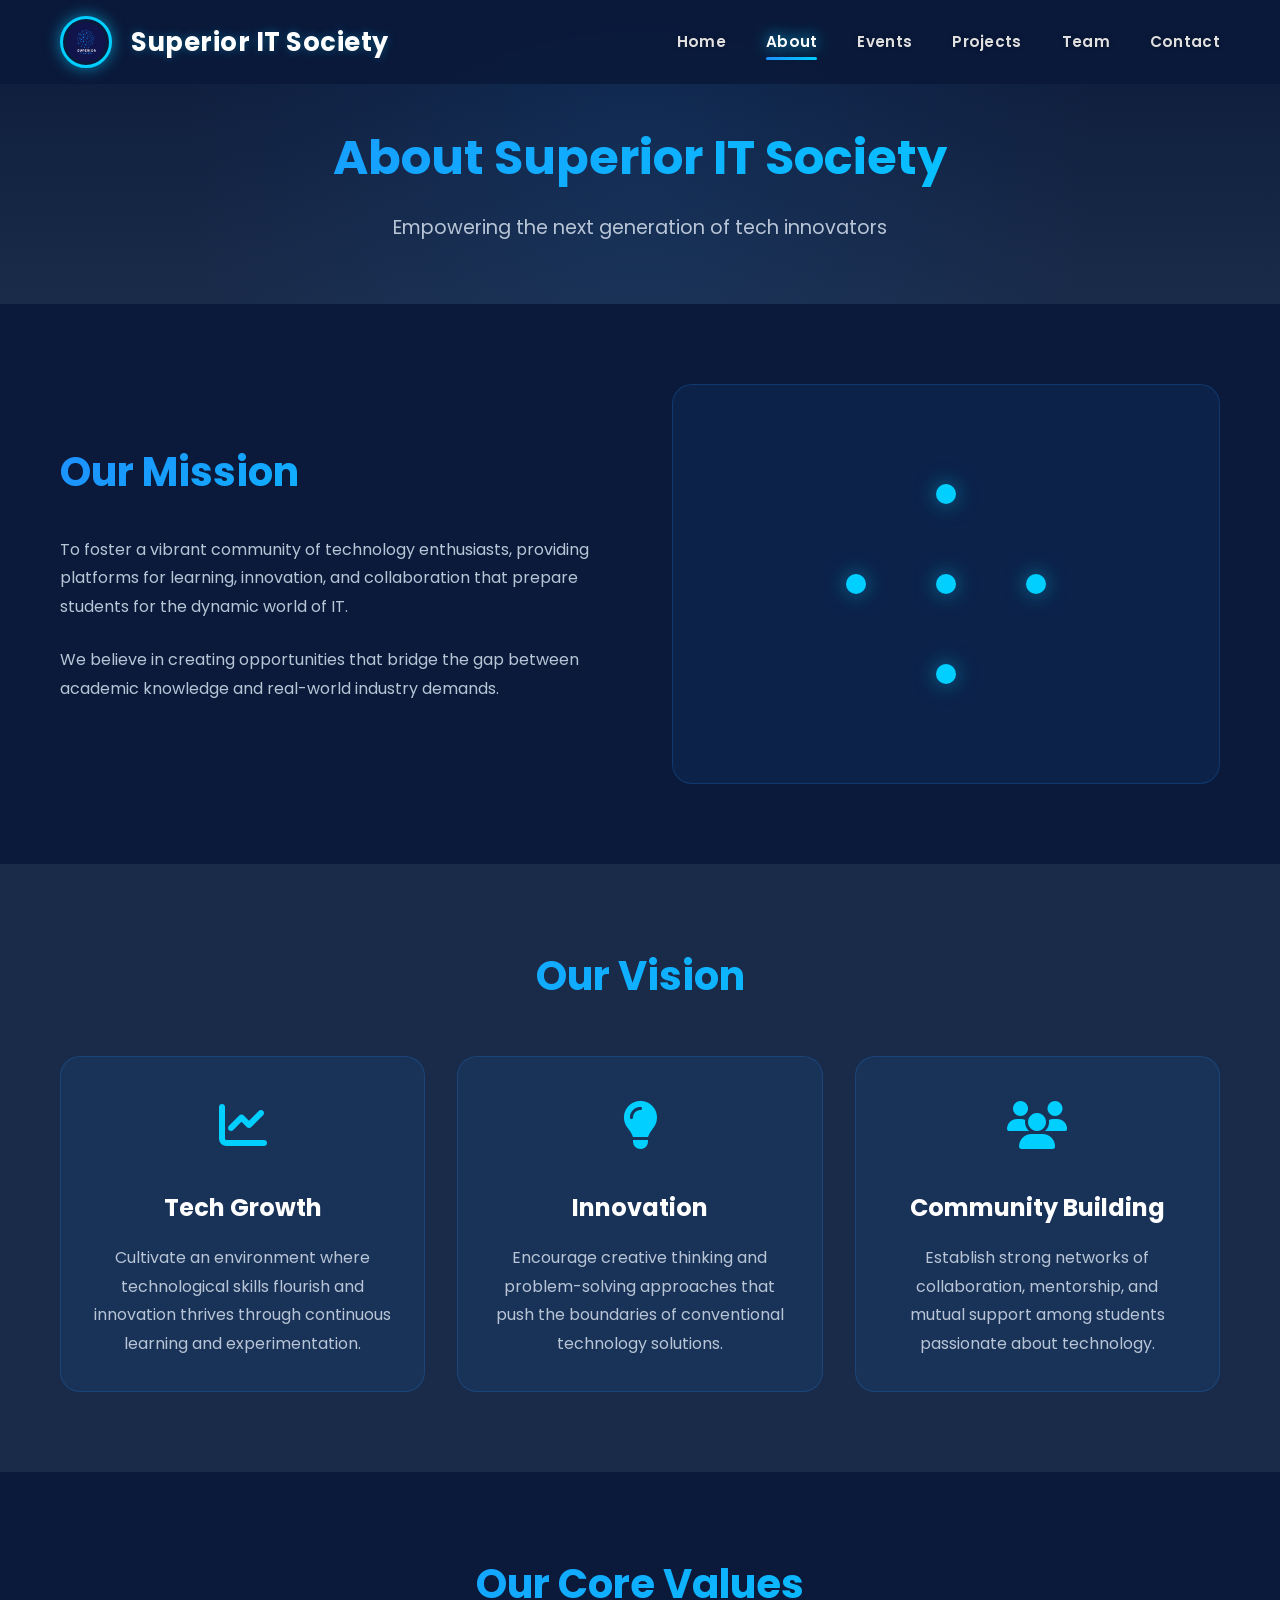
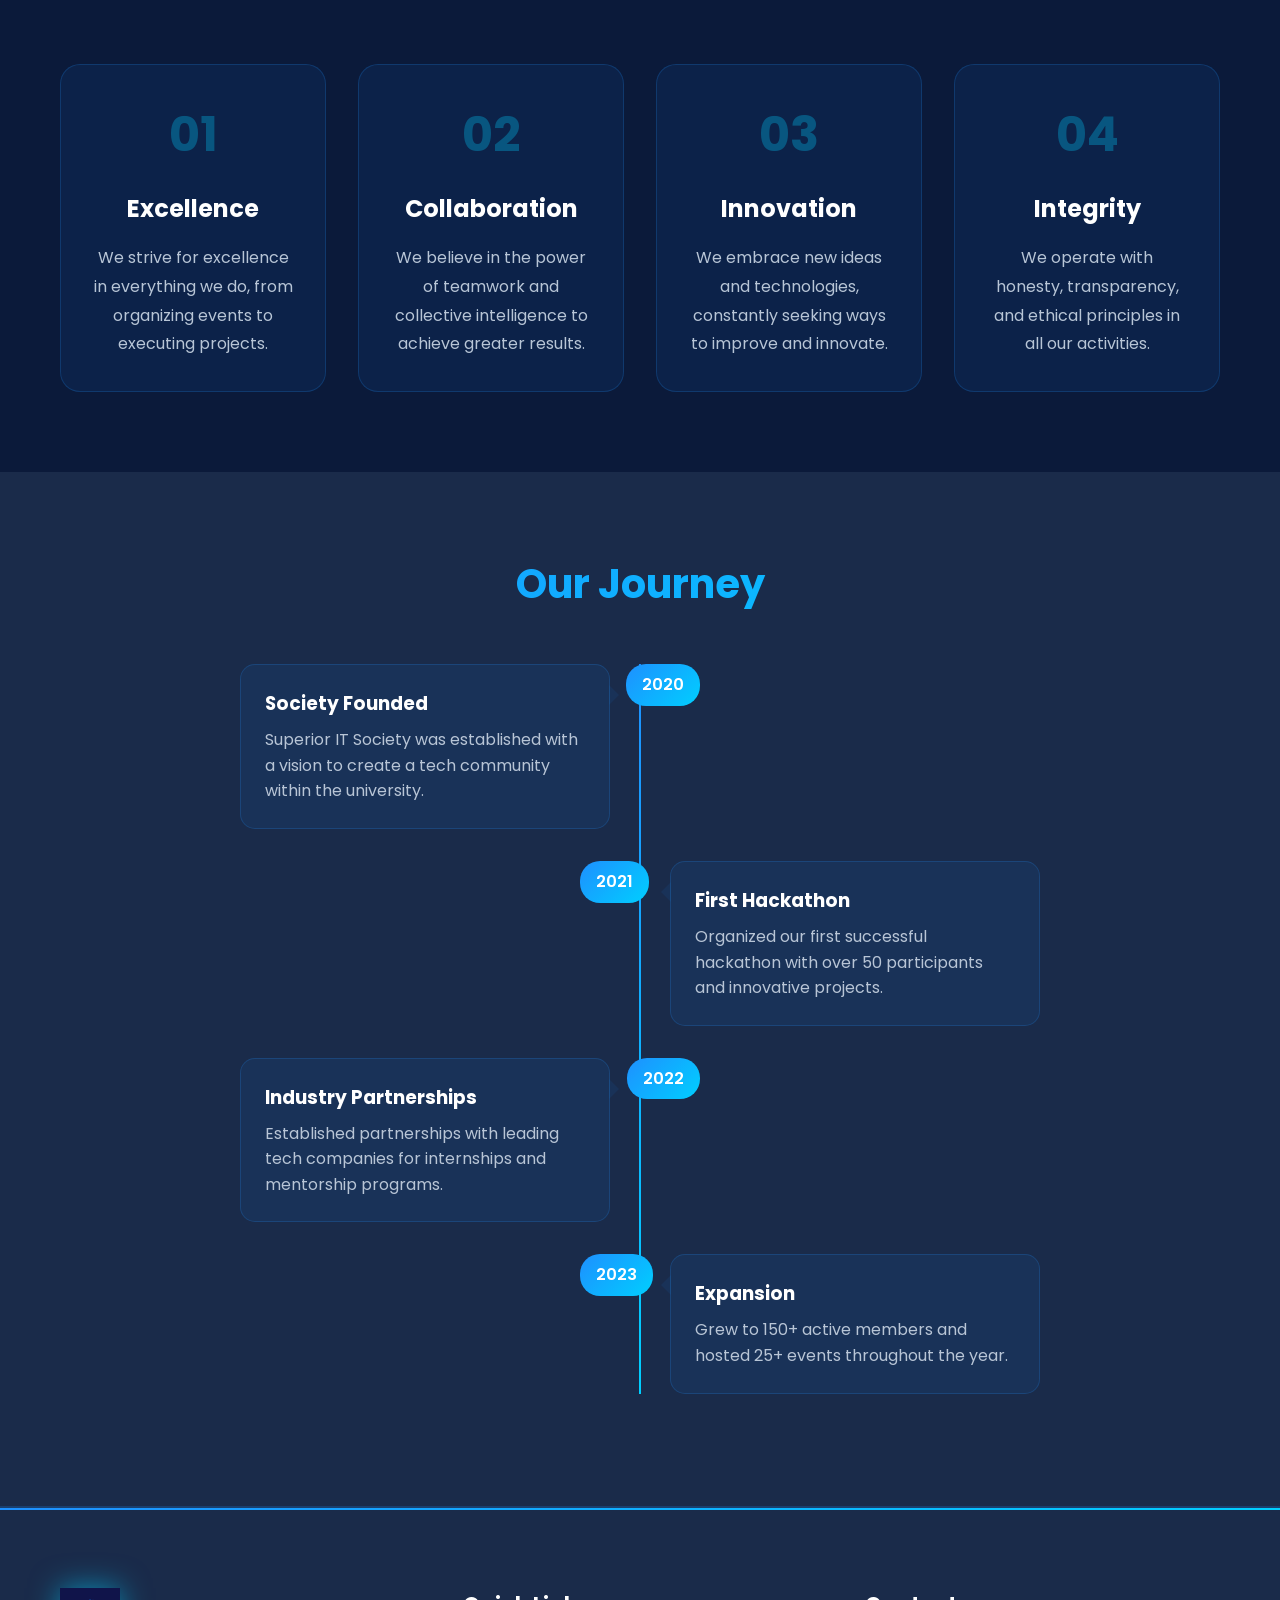
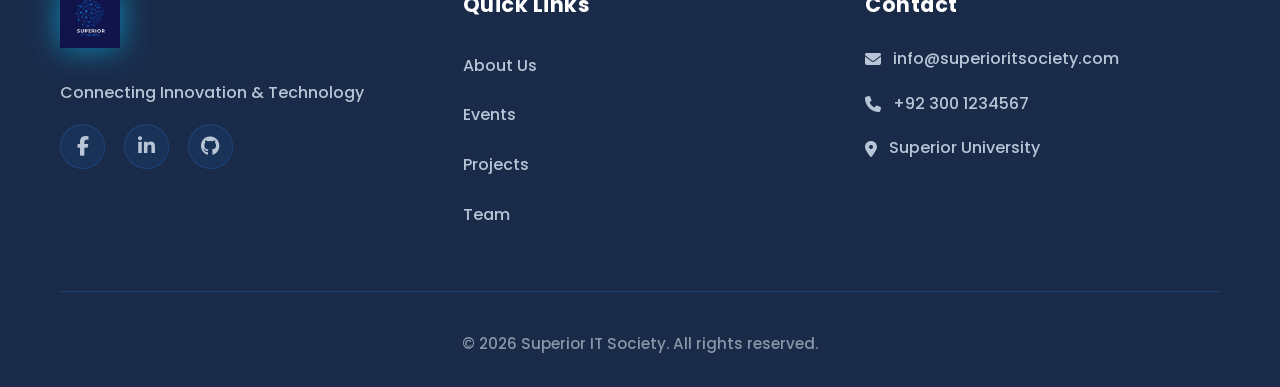
==== about.html @ 0ae88c6c "first commit" ====
<!DOCTYPE html>
<html lang="en">
<head>
    <meta charset="UTF-8">
    <meta name="viewport" content="width=device-width, initial-scale=1.0">
    <title>About - Superior IT Society</title>
    <link rel="stylesheet" href="css/style.css">
    <link rel="icon" href="favicon.png">
    <link href="https://fonts.googleapis.com/css2?family=Poppins:wght@300;400;500;600;700&display=swap" rel="stylesheet">
    <link rel="stylesheet" href="https://cdnjs.cloudflare.com/ajax/libs/font-awesome/6.4.0/css/all.min.css">
    <link href="https://unpkg.com/aos@2.3.1/dist/aos.css" rel="stylesheet">
</head>
<body>
    <!-- Navigation -->
    <nav class="navbar">
        <div class="nav-container">
            <a href="index.html" class="logo">
                <img src="assets/images/superior_it_society_logo.png" alt="Superior IT Society">
                <span class="logo-text">Superior IT Society</span>
            </a>
            <ul class="nav-menu">
                <li><a href="index.html" class="nav-link">Home</a></li>
                <li><a href="about.html" class="nav-link active">About</a></li>
                <li><a href="events.html" class="nav-link">Events</a></li>
                <li><a href="projects.html" class="nav-link">Projects</a></li>
                <li><a href="team.html" class="nav-link">Team</a></li>
                <li><a href="contact.html" class="nav-link">Contact</a></li>
                
            </ul>
            <div class="hamburger">
                <span></span>
                <span></span>
                <span></span>
            </div>
        </div>
    </nav>

    <!-- Page Header -->
    <section class="page-header">
        <div class="container">
            <h1 data-aos="fade-up">About Superior IT Society</h1>
            <p data-aos="fade-up" data-aos-delay="100">Empowering the next generation of tech innovators</p>
        </div>
    </section>

    <!-- Mission Section -->
    <section class="mission">
        <div class="container">
            <div class="mission-content">
                <div class="mission-text" data-aos="fade-right">
                    <h2>Our Mission</h2>
                    <p>To foster a vibrant community of technology enthusiasts, providing platforms for learning, innovation, and collaboration that prepare students for the dynamic world of IT.</p>
                    <p>We believe in creating opportunities that bridge the gap between academic knowledge and real-world industry demands.</p>
                </div>
                <div class="mission-image" data-aos="fade-left">
                    <div class="mission-visual">
                        <div class="network-animation">
                            <div class="node"></div>
                            <div class="node"></div>
                            <div class="node"></div>
                            <div class="node"></div>
                            <div class="node"></div>
                        </div>
                    </div>
                </div>
            </div>
        </div>
    </section>

    <!-- Vision Section -->
    <section class="vision">
        <div class="container">
            <h2 data-aos="fade-up">Our Vision</h2>
            <div class="vision-grid">
                <div class="vision-card" data-aos="fade-up" data-aos-delay="100">
                    <div class="vision-icon">
                        <i class="fas fa-chart-line"></i>
                    </div>
                    <h3>Tech Growth</h3>
                    <p>Cultivate an environment where technological skills flourish and innovation thrives through continuous learning and experimentation.</p>
                </div>
                <div class="vision-card" data-aos="fade-up" data-aos-delay="200">
                    <div class="vision-icon">
                        <i class="fas fa-lightbulb"></i>
                    </div>
                    <h3>Innovation</h3>
                    <p>Encourage creative thinking and problem-solving approaches that push the boundaries of conventional technology solutions.</p>
                </div>
                <div class="vision-card" data-aos="fade-up" data-aos-delay="300">
                    <div class="vision-icon">
                        <i class="fas fa-users"></i>
                    </div>
                    <h3>Community Building</h3>
                    <p>Establish strong networks of collaboration, mentorship, and mutual support among students passionate about technology.</p>
                </div>
            </div>
        </div>
    </section>

    <!-- Values Section -->
    <section class="values">
        <div class="container">
            <h2 data-aos="fade-up">Our Core Values</h2>
            <div class="values-grid">
                <div class="value-item" data-aos="zoom-in" data-aos-delay="100">
                    <div class="value-number">01</div>
                    <h3>Excellence</h3>
                    <p>We strive for excellence in everything we do, from organizing events to executing projects.</p>
                </div>
                <div class="value-item" data-aos="zoom-in" data-aos-delay="200">
                    <div class="value-number">02</div>
                    <h3>Collaboration</h3>
                    <p>We believe in the power of teamwork and collective intelligence to achieve greater results.</p>
                </div>
                <div class="value-item" data-aos="zoom-in" data-aos-delay="300">
                    <div class="value-number">03</div>
                    <h3>Innovation</h3>
                    <p>We embrace new ideas and technologies, constantly seeking ways to improve and innovate.</p>
                </div>
                <div class="value-item" data-aos="zoom-in" data-aos-delay="400">
                    <div class="value-number">04</div>
                    <h3>Integrity</h3>
                    <p>We operate with honesty, transparency, and ethical principles in all our activities.</p>
                </div>
            </div>
        </div>
    </section>

    <!-- History Section -->
    <section class="history">
        <div class="container">
            <h2 data-aos="fade-up">Our Journey</h2>
            <div class="timeline">
                <div class="timeline-item" data-aos="fade-up" data-aos-delay="100">
                    <div class="timeline-date">2020</div>
                    <div class="timeline-content">
                        <h3>Society Founded</h3>
                        <p>Superior IT Society was established with a vision to create a tech community within the university.</p>
                    </div>
                </div>
                <div class="timeline-item" data-aos="fade-up" data-aos-delay="200">
                    <div class="timeline-date">2021</div>
                    <div class="timeline-content">
                        <h3>First Hackathon</h3>
                        <p>Organized our first successful hackathon with over 50 participants and innovative projects.</p>
                    </div>
                </div>
                <div class="timeline-item" data-aos="fade-up" data-aos-delay="300">
                    <div class="timeline-date">2022</div>
                    <div class="timeline-content">
                        <h3>Industry Partnerships</h3>
                        <p>Established partnerships with leading tech companies for internships and mentorship programs.</p>
                    </div>
                </div>
                <div class="timeline-item" data-aos="fade-up" data-aos-delay="400">
                    <div class="timeline-date">2023</div>
                    <div class="timeline-content">
                        <h3>Expansion</h3>
                        <p>Grew to 150+ active members and hosted 25+ events throughout the year.</p>
                    </div>
                </div>
            </div>
        </div>
    </section>

    <!-- Footer -->
    <footer class="footer">
        <div class="container">
            <div class="footer-content">
                <div class="footer-section">
                    <img src="assets/images/superior_it_society_logo.png" alt="Superior IT Society" class="footer-logo">
                    <p>Connecting Innovation & Technology</p>
                    <div class="social-links">
                        <a href="#" class="social-link facebook"><i class="fab fa-facebook-f"></i></a>
                        <a href="#" class="social-link linkedin"><i class="fab fa-linkedin-in"></i></a>
                        <a href="#" class="social-link github"><i class="fab fa-github"></i></a>
                    </div>
                </div>
                <div class="footer-section">
                    <h4>Quick Links</h4>
                    <ul>
                        <li><a href="about.html">About Us</a></li>
                        <li><a href="events.html">Events</a></li>
                        <li><a href="projects.html">Projects</a></li>
                        <li><a href="team.html">Team</a></li>
                    </ul>
                </div>
                <div class="footer-section">
                    <h4>Contact</h4>
                    <p><i class="fas fa-envelope"></i> info@superioritsociety.com</p>
                    <p><i class="fas fa-phone"></i> +92 300 1234567</p>
                    <p><i class="fas fa-map-marker-alt"></i> Superior University</p>
                </div>
            </div>
            <div class="footer-bottom">
                <p>&copy; 2026 Superior IT Society. All rights reserved.</p>
            </div>
        </div>
    </footer>

    <script src="https://unpkg.com/aos@2.3.1/dist/aos.js"></script>
    <script src="js/app.js"></script>
</body>
</html>
---- css/style.css ----
/* ===== BASE STYLES ===== */
* {
    margin: 0;
    padding: 0;
    box-sizing: border-box;
}

:root {
    --primary-color: #0B1A3A;
    --secondary-color: #1E90FF;
    --accent-color: #00CFFF;
    --text-primary: #ffffff;
    --text-secondary: #b8c5d6;
    --text-muted: #8896a7;
    --bg-primary: #0B1A3A;
    --bg-secondary: #1a2b4a;
    --bg-tertiary: #253858;
    --card-bg: rgba(30, 144, 255, 0.08);
    --border-color: rgba(30, 144, 255, 0.2);
    --gradient-primary: linear-gradient(135deg, #1E90FF, #00CFFF);
    --gradient-dark: linear-gradient(180deg, #0B1A3A 0%, #1a2b4a 100%);
    --shadow-primary: 0 15px 35px rgba(30, 144, 255, 0.25);
    --shadow-secondary: 0 8px 25px rgba(0, 207, 255, 0.15);
    --shadow-card: 0 10px 40px rgba(0, 0, 0, 0.3);
    --transition: all 0.4s cubic-bezier(0.4, 0, 0.2, 1);
}

body {
    font-family: 'Poppins', sans-serif;
    background: var(--bg-primary);
    color: var(--text-primary);
    line-height: 1.6;
    overflow-x: hidden;
}

body.light-theme {
    --primary-color: #ffffff;
    --secondary-color: #1E90FF;
    --accent-color: #00CFFF;
    --text-primary: #0B1A3A;
    --text-secondary: #4a5568;
    --text-muted: #718096;
    --bg-primary: #ffffff;
    --bg-secondary: #f7fafc;
    --bg-tertiary: #edf2f7;
    --card-bg: rgba(30, 144, 255, 0.05);
    --border-color: rgba(30, 144, 255, 0.2);
    --gradient-dark: linear-gradient(180deg, #ffffff 0%, #f7fafc 100%);
}

.container {
    max-width: 1200px;
    margin: 0 auto;
    padding: 0 20px;
}

/* ===== PARTICLES BACKGROUND ===== */
#particles-js {
    position: absolute;
    top: 0;
    left: 0;
    width: 100%;
    height: 100%;
    z-index: 1;
}

/* ===== NAVIGATION ===== */
.navbar {
    position: fixed;
    top: 0;
    width: 100%;
    background: rgba(11, 26, 58, 0.95);
    backdrop-filter: blur(10px);
    z-index: 1000;
    transition: var(--transition);
}

.navbar.scrolled {
    background: rgba(11, 26, 58, 0.98);
    box-shadow: var(--shadow-primary);
}

.nav-container {
    max-width: 1200px;
    margin: 0 auto;
    padding: 1rem 20px;
    display: flex;
    justify-content: space-between;
    align-items: center;
}

.logo {
    display: flex;
    align-items: center;
    gap: 1.2rem;
    text-decoration: none;
}

.logo img {
    height: 52px;
    width: 52px;
    border-radius: 50%;
    object-fit: contain;
    padding: 3px;
    background: #0B1A3A;
    border: 3px solid var(--accent-color);
    box-shadow: 0 0 15px rgba(0, 207, 255, 0.6);
    transition: var(--transition);
    flex-shrink: 0;
}

.logo-text {
    font-size: 1.6rem;
    font-weight: 700;
    color: #FFFFFF;
    letter-spacing: 0.5px;
    text-shadow: 0 0 10px rgba(0, 207, 255, 0.3);
    transition: var(--transition);
    white-space: nowrap;
}

.logo-text:hover {
    color: var(--accent-color);
    text-shadow: 0 0 15px rgba(0, 207, 255, 0.5);
    transform: translateY(-1px);
}

.logo:hover img {
    transform: scale(1.05);
    filter: drop-shadow(0 0 20px rgba(0, 207, 255, 0.8));
    box-shadow: 0 0 25px rgba(30, 144, 255, 0.5);
}

.nav-menu {
    display: flex;
    list-style: none;
    gap: 2.5rem;
    align-items: center;
}

.nav-link {
    color: #E0E0E0;
    text-decoration: none;
    font-weight: 600;
    font-size: 0.95rem;
    letter-spacing: 0.3px;
    transition: var(--transition);
    position: relative;
    padding: 0.5rem 0;
    text-shadow: 0 0 5px rgba(0, 0, 0, 0.3);
}

.nav-link::after {
    content: '';
    position: absolute;
    bottom: 0;
    left: 0;
    width: 0;
    height: 3px;
    background: var(--gradient-primary);
    transition: width 0.4s ease;
    border-radius: 2px;
}

.nav-link:hover::after,
.nav-link.active::after {
    width: 100%;
}

.nav-link.active {
    color: #FFFFFF;
    text-shadow: 0 0 15px var(--accent-color);
}

.nav-link:hover {
    color: #FFFFFF;
    text-shadow: 0 0 20px var(--accent-color);
    transform: translateY(-2px);
}

.theme-toggle {
    background: transparent;
    border: 2px solid var(--accent-color);
    color: var(--accent-color);
    padding: 0.5rem;
    border-radius: 50%;
    cursor: pointer;
    transition: var(--transition);
    width: 40px;
    height: 40px;
    display: flex;
    align-items: center;
    justify-content: center;
}

.theme-toggle:hover {
    background: var(--accent-color);
    color: var(--bg-primary);
    box-shadow: 0 0 20px rgba(0, 207, 255, 0.5);
}

.hamburger {
    display: none;
    flex-direction: column;
    cursor: pointer;
}

.hamburger span {
    width: 25px;
    height: 3px;
    background: var(--text-primary);
    margin: 3px 0;
    transition: var(--transition);
}

/* ===== HERO SECTION ===== */
.hero {
    min-height: 100vh;
    display: flex;
    align-items: center;
    justify-content: center;
    position: relative;
    background: var(--gradient-dark);
    overflow: hidden;
}

.hero::before {
    content: '';
    position: absolute;
    top: 0;
    left: 0;
    right: 0;
    bottom: 0;
    background: 
        radial-gradient(circle at 20% 50%, rgba(30, 144, 255, 0.1) 0%, transparent 50%),
        radial-gradient(circle at 80% 80%, rgba(0, 207, 255, 0.05) 0%, transparent 50%);
}

.hero-container {
    display: flex;
    align-items: center;
    justify-content: space-between;
    max-width: 1200px;
    width: 100%;
    padding: 0 20px;
    gap: 4rem;
    z-index: 2;
    position: relative;
}

.hero-content {
    flex: 1;
    text-align: left;
    z-index: 3;
    position: relative;
    max-width: 600px;
}

.hero h1 {
    font-size: clamp(2.8rem, 5vw, 4rem);
    font-weight: 800;
    margin-bottom: 1.5rem;
    background: var(--gradient-primary);
    -webkit-background-clip: text;
    -webkit-text-fill-color: transparent;
    background-clip: text;
    text-shadow: 0 0 30px rgba(30, 144, 255, 0.4);
    letter-spacing: -0.5px;
    line-height: 1.1;
}

.hero p {
    font-size: 1.3rem;
    color: var(--text-secondary);
    margin-bottom: 2rem;
    line-height: 1.8;
    font-weight: 400;
    max-width: 600px;
    margin-left: auto;
    margin-right: auto;
}

.hero-buttons {
    display: flex;
    gap: 1rem;
    justify-content: flex-start;
    flex-wrap: wrap;
    margin-top: 2rem;
}

.hero-logo {
    flex: 0 0 auto;
    display: flex;
    align-items: center;
    justify-content: center;
    z-index: 3;
    position: relative;
}

.circular-logo {
    width: 300px;
    height: 300px;
    border-radius: 50%;
    background: var(--gradient-primary);
    padding: 20px;
    box-shadow: 0 20px 60px rgba(30, 144, 255, 0.4);
    position: relative;
    overflow: hidden;
    animation: float 6s ease-in-out infinite;
}

.circular-logo::before {
    content: '';
    position: absolute;
    top: -50%;
    left: -50%;
    width: 200%;
    height: 200%;
    background: linear-gradient(45deg, transparent, rgba(255, 255, 255, 0.1), transparent);
    animation: rotate 8s linear infinite;
}

.circular-logo img {
    width: 100%;
    height: 100%;
    object-fit: contain;
    border-radius: 50%;
    position: relative;
    z-index: 2;
}

@keyframes float {
    0%, 100% { transform: translateY(0); }
    50% { transform: translateY(-20px); }
}

@keyframes rotate {
    from { transform: rotate(0deg); }
    to { transform: rotate(360deg); }
}


/* ===== BUTTONS ===== */
.btn {
    padding: 1.1rem 2.5rem;
    border: none;
    border-radius: 50px;
    font-weight: 700;
    text-decoration: none;
    display: inline-flex;
    align-items: center;
    justify-content: center;
    cursor: pointer;
    transition: var(--transition);
    position: relative;
    overflow: hidden;
    font-size: 1.05rem;
    letter-spacing: 0.5px;
    text-transform: uppercase;
    box-shadow: var(--shadow-secondary);
}

.btn::before {
    content: '';
    position: absolute;
    top: 50%;
    left: 50%;
    width: 0;
    height: 0;
    border-radius: 50%;
    background: rgba(255, 255, 255, 0.2);
    transform: translate(-50%, -50%);
    transition: width 0.6s, height 0.6s;
}

.btn:hover::before {
    width: 300px;
    height: 300px;
}

.btn-primary {
    background: var(--gradient-primary);
    color: var(--text-primary);
    box-shadow: 0 8px 25px rgba(30, 144, 255, 0.4);
    position: relative;
    overflow: hidden;
}

.btn-primary:hover {
    transform: translateY(-3px);
    box-shadow: 0 15px 35px rgba(30, 144, 255, 0.5);
}

.btn-primary::before {
    content: '';
    position: absolute;
    top: 0;
    left: -100%;
    width: 100%;
    height: 100%;
    background: linear-gradient(90deg, transparent, rgba(255, 255, 255, 0.2), transparent);
    transition: left 0.5s ease;
}

.btn-primary:hover::before {
    left: 100%;
}

.join-btn {
    width: 100%;
    padding: 1.3rem 2.5rem;
    font-size: 1.1rem;
    font-weight: 700;
    letter-spacing: 1px;
    text-transform: uppercase;
    border-radius: 15px;
    position: relative;
    overflow: hidden;
}

.join-btn::after {
    content: '';
    position: absolute;
    top: 50%;
    left: 50%;
    width: 0;
    height: 0;
    border-radius: 50%;
    background: rgba(255, 255, 255, 0.3);
    transform: translate(-50%, -50%);
    transition: width 0.6s, height 0.6s;
}

.join-btn:hover::after {
    width: 300px;
    height: 300px;
}

.btn-secondary {
    background: transparent;
    color: var(--text-primary);
    border: 2.5px solid var(--accent-color);
}

.btn-secondary:hover {
    background: var(--accent-color);
    color: var(--bg-primary);
    box-shadow: 0 0 20px rgba(0, 207, 255, 0.5);
}

.btn-outline {
    background: transparent;
    color: var(--accent-color);
    border: 2px solid var(--accent-color);
    padding: 0.75rem 1.5rem;
    font-size: 0.9rem;
}

.btn-outline:hover {
    background: var(--accent-color);
    color: var(--bg-primary);
    box-shadow: 0 0 15px rgba(0, 207, 255, 0.5);
}

/* ===== PAGE HEADER ===== */
.page-header {
    padding: 120px 0 60px;
    text-align: center;
    background: var(--gradient-dark);
    position: relative;
    overflow: hidden;
}

.page-header::before {
    content: '';
    position: absolute;
    top: 0;
    left: 0;
    right: 0;
    bottom: 0;
    background: radial-gradient(circle at center, rgba(30, 144, 255, 0.1) 0%, transparent 70%);
}

.page-header h1 {
    font-size: 3rem;
    font-weight: 700;
    margin-bottom: 1rem;
    background: var(--gradient-primary);
    -webkit-background-clip: text;
    -webkit-text-fill-color: transparent;
    background-clip: text;
}

.page-header p {
    font-size: 1.2rem;
    color: var(--text-secondary);
}

/* ===== STATS SECTION ===== */
.stats {
    padding: 80px 0;
    background: var(--bg-secondary);
}

.stats-grid {
    display: grid;
    grid-template-columns: repeat(auto-fit, minmax(250px, 1fr));
    gap: 2rem;
}

.stat-card {
    background: var(--card-bg);
    border: 1px solid var(--border-color);
    border-radius: 25px;
    padding: 2.5rem;
    text-align: center;
    transition: var(--transition);
    position: relative;
    overflow: hidden;
    backdrop-filter: blur(10px);
}

.stat-card::before {
    content: '';
    position: absolute;
    top: -50%;
    left: -50%;
    width: 200%;
    height: 200%;
    background: radial-gradient(circle, rgba(0, 207, 255, 0.1) 0%, transparent 70%);
    opacity: 0;
    transition: opacity 0.3s ease;
}

.stat-card:hover::before {
    opacity: 1;
}

.stat-card:hover {
    transform: translateY(-15px) scale(1.02);
    box-shadow: var(--shadow-primary);
    border-color: var(--accent-color);
    background: rgba(30, 144, 255, 0.12);
}

.stat-icon {
    font-size: 3rem;
    color: var(--accent-color);
    margin-bottom: 1.5rem;
    text-shadow: 0 0 20px rgba(0, 207, 255, 0.5);
}

.stat-number {
    font-size: 3.5rem;
    font-weight: 800;
    color: var(--text-primary);
    margin-bottom: 0.75rem;
    text-shadow: 0 0 10px rgba(30, 144, 255, 0.3);
}

.stat-label {
    color: var(--text-secondary);
    font-size: 1.2rem;
    font-weight: 500;
    letter-spacing: 0.5px;
}

/* ===== FEATURES SECTION ===== */
.features {
    padding: 80px 0;
    background: var(--bg-primary);
}

.features h2 {
    text-align: center;
    font-size: 3rem;
    font-weight: 800;
    margin-bottom: 3.5rem;
    background: var(--gradient-primary);
    -webkit-background-clip: text;
    -webkit-text-fill-color: transparent;
    background-clip: text;
    letter-spacing: -1px;
}

.features-grid {
    display: grid;
    grid-template-columns: repeat(auto-fit, minmax(280px, 1fr));
    gap: 2rem;
}

.feature-card {
    background: var(--card-bg);
    border: 1px solid var(--border-color);
    border-radius: 25px;
    padding: 2.5rem;
    text-align: center;
    transition: var(--transition);
    backdrop-filter: blur(10px);
    position: relative;
    overflow: hidden;
}

.feature-card:hover {
    transform: translateY(-15px) scale(1.02);
    box-shadow: var(--shadow-primary);
    border-color: var(--accent-color);
    background: rgba(30, 144, 255, 0.12);
}

.feature-icon {
    font-size: 3.5rem;
    color: var(--accent-color);
    margin-bottom: 2rem;
    text-shadow: 0 0 25px rgba(0, 207, 255, 0.6);
}

.feature-card h3 {
    font-size: 1.8rem;
    font-weight: 700;
    margin-bottom: 1.5rem;
    color: var(--text-primary);
    letter-spacing: -0.5px;
}

.feature-card p {
    color: var(--text-secondary);
    line-height: 1.8;
    font-size: 1.05rem;
    font-weight: 400;
}

/* ===== JOIN SECTION ===== */
/* ===== FAQ SECTION ===== */
.faq-section {
    padding: 80px 0;
    background: var(--bg-primary);
}

.faq-section h2 {
    text-align: center;
    font-size: 2.5rem;
    font-weight: 800;
    margin-bottom: 1rem;
    background: var(--gradient-primary);
    -webkit-background-clip: text;
    -webkit-text-fill-color: transparent;
    background-clip: text;
    letter-spacing: -1px;
}

.faq-section p {
    text-align: center;
    color: var(--text-secondary);
    margin-bottom: 3rem;
    font-size: 1.2rem;
    font-weight: 400;
    max-width: 600px;
    margin-left: auto;
    margin-right: auto;
}

.faq-container {
    max-width: 800px;
    margin: 0 auto;
}

.faq-item {
    background: var(--card-bg);
    border: 1px solid var(--border-color);
    border-radius: 15px;
    margin-bottom: 1rem;
    overflow: hidden;
    transition: var(--transition);
    backdrop-filter: blur(10px);
}

.faq-item:hover {
    border-color: var(--accent-color);
    box-shadow: var(--shadow-secondary);
    transform: translateY(-2px);
}

.faq-question {
    padding: 1.5rem;
    cursor: pointer;
    display: flex;
    justify-content: space-between;
    align-items: center;
    transition: var(--transition);
    position: relative;
}

.faq-question:hover {
    background: rgba(30, 144, 255, 0.05);
}

.faq-question h3 {
    color: var(--text-primary);
    font-size: 1.2rem;
    font-weight: 600;
    margin: 0;
    flex: 1;
    line-height: 1.4;
}

.faq-question i {
    color: var(--accent-color);
    font-size: 1.2rem;
    transition: var(--transition);
    flex-shrink: 0;
    margin-left: 1rem;
}

.faq-item.active .faq-question i {
    transform: rotate(180deg);
    color: var(--accent-color);
}

.faq-answer {
    padding: 0 1.5rem;
    max-height: 0;
    overflow: hidden;
    transition: max-height 0.3s ease, padding 0.3s ease;
}

.faq-item.active .faq-answer {
    padding: 0 1.5rem 1.5rem;
    max-height: 500px;
}

.faq-answer p {
    color: var(--text-secondary);
    line-height: 1.8;
    margin: 0;
    font-size: 1rem;
    font-weight: 400;
}

.join {
    padding: 80px 0;
    background: var(--bg-secondary);
}

.join-header {
    text-align: center;
    margin-bottom: 3rem;
}

.join-header h2 {
    font-size: 3rem;
    font-weight: 800;
    margin-bottom: 1rem;
    background: var(--gradient-primary);
    -webkit-background-clip: text;
    -webkit-text-fill-color: transparent;
    background-clip: text;
    letter-spacing: -1px;
}

.join-header p {
    font-size: 1.3rem;
    color: var(--text-secondary);
    font-weight: 400;
    max-width: 600px;
    margin: 0 auto;
}

.join p {
    text-align: center;
    color: var(--text-secondary);
    margin-bottom: 3.5rem;
    font-size: 1.3rem;
    font-weight: 400;
    max-width: 600px;
    margin-left: auto;
    margin-right: auto;
}

.join-form-container {
    max-width: 600px;
    margin: 0 auto;
}

.join-form {
    background: var(--card-bg);
    border: 1px solid var(--border-color);
    border-radius: 25px;
    padding: 2.5rem;
    backdrop-filter: blur(10px);
    box-shadow: var(--shadow-card);
}

.form-row {
    display: grid;
    grid-template-columns: 1fr 1fr;
    gap: 1rem;
    margin-bottom: 1rem;
}

.form-group {
    margin-bottom: 1.5rem;
}

.form-group label {
    display: block;
    margin-bottom: 0.75rem;
    color: var(--text-secondary);
    font-weight: 600;
    font-size: 0.95rem;
    letter-spacing: 0.5px;
    text-transform: uppercase;
}

.form-group input,
.form-group select,
.form-group textarea {
    width: 100%;
    padding: 1.2rem;
    background: var(--bg-tertiary);
    border: 1px solid var(--border-color);
    border-radius: 12px;
    color: var(--text-primary);
    font-family: inherit;
    font-size: 1rem;
    transition: var(--transition);
}

.form-group input:focus,
.form-group select:focus,
.form-group textarea:focus {
    outline: none;
    border-color: var(--accent-color);
    box-shadow: 0 0 20px rgba(0, 207, 255, 0.4);
    transform: translateY(-2px);
}

.form-group textarea {
    resize: vertical;
    min-height: 120px;
}

/* ===== EVENTS PAGE ===== */
.event-filters {
    padding: 40px 0;
    background: var(--bg-secondary);
}

.filter-buttons {
    display: flex;
    justify-content: center;
    gap: 1rem;
    flex-wrap: wrap;
    margin-bottom: 2rem;
}

.filter-btn {
    padding: 0.9rem 1.8rem;
    background: var(--card-bg);
    border: 1px solid var(--border-color);
    border-radius: 30px;
    color: var(--text-secondary);
    cursor: pointer;
    transition: var(--transition);
    font-weight: 600;
    letter-spacing: 0.5px;
    backdrop-filter: blur(10px);
}

.filter-btn:hover,
.filter-btn.active {
    background: var(--gradient-primary);
    color: var(--text-primary);
    border-color: var(--accent-color);
    box-shadow: 0 0 20px rgba(30, 144, 255, 0.6);
    transform: translateY(-2px);
}

.search-bar {
    max-width: 400px;
    margin: 0 auto;
    position: relative;
}

.search-bar input {
    width: 100%;
    padding: 1.2rem 3rem 1.2rem 1.5rem;
    background: var(--bg-tertiary);
    border: 1px solid var(--border-color);
    border-radius: 30px;
    color: var(--text-primary);
    font-size: 1rem;
    backdrop-filter: blur(10px);
}

.search-bar i {
    position: absolute;
    right: 1rem;
    top: 50%;
    transform: translateY(-50%);
    color: var(--text-muted);
}

.events-section {
    padding: 60px 0;
    background: var(--bg-primary);
}

.events-grid {
    display: grid;
    grid-template-columns: repeat(auto-fit, minmax(350px, 1fr));
    gap: 2rem;
}

.event-card {
    background: var(--card-bg);
    border: 1px solid var(--border-color);
    border-radius: 25px;
    overflow: hidden;
    transition: var(--transition);
    backdrop-filter: blur(10px);
    box-shadow: var(--shadow-card);
}

.event-card:hover {
    transform: translateY(-15px) scale(1.02);
    box-shadow: var(--shadow-primary);
    border-color: var(--accent-color);
    background: rgba(30, 144, 255, 0.12);
}

.event-image {
    height: 200px;
    background: var(--gradient-dark);
    position: relative;
    display: flex;
    align-items: center;
    justify-content: center;
}

.event-type-badge {
    position: absolute;
    top: 1rem;
    left: 1rem;
    padding: 0.5rem 1rem;
    border-radius: 20px;
    font-size: 0.8rem;
    font-weight: 600;
    text-transform: uppercase;
}

.event-type-badge.hackathon {
    background: rgba(255, 59, 48, 0.2);
    color: #ff3b30;
    border: 1px solid #ff3b30;
}

.event-type-badge.workshop {
    background: rgba(52, 199, 89, 0.2);
    color: #34c759;
    border: 1px solid #34c759;
}

.event-type-badge.seminar {
    background: rgba(255, 149, 0, 0.2);
    color: #ff9500;
    border: 1px solid #ff9500;
}

.event-type-badge.competition {
    background: rgba(175, 82, 222, 0.2);
    color: #af52de;
    border: 1px solid #af52de;
}

.event-date {
    position: absolute;
    top: 1rem;
    right: 1rem;
    background: var(--bg-primary);
    border: 1px solid var(--border-color);
    border-radius: 10px;
    padding: 0.5rem;
    text-align: center;
    min-width: 60px;
}

.event-date .day {
    display: block;
    font-size: 1.5rem;
    font-weight: 700;
    color: var(--accent-color);
}

.event-date .month {
    display: block;
    font-size: 0.8rem;
    color: var(--text-secondary);
    text-transform: uppercase;
}

.event-content {
    padding: 2rem;
}

.event-content h3 {
    font-size: 1.8rem;
    font-weight: 700;
    margin-bottom: 1.5rem;
    color: var(--text-primary);
    letter-spacing: -0.5px;
}

.event-description {
    color: var(--text-secondary);
    margin-bottom: 1.5rem;
    line-height: 1.8;
    font-size: 1.05rem;
    font-weight: 400;
}

.event-details {
    display: flex;
    gap: 1rem;
    margin-bottom: 1rem;
    flex-wrap: wrap;
}

.event-details span {
    display: flex;
    align-items: center;
    gap: 0.5rem;
    color: var(--text-muted);
    font-size: 0.9rem;
}

.event-location {
    display: flex;
    align-items: center;
    gap: 0.5rem;
    color: var(--text-muted);
    margin-bottom: 1.5rem;
}

.register-btn {
    width: 100%;
}

/* ===== PROJECTS PAGE ===== */
.project-filters {
    padding: 40px 0;
    background: var(--bg-secondary);
}

.projects-section {
    padding: 60px 0;
    background: var(--bg-primary);
}

.projects-grid {
    display: grid;
    grid-template-columns: repeat(auto-fit, minmax(350px, 1fr));
    gap: 2rem;
}

.project-card {
    background: var(--card-bg);
    border: 1px solid var(--border-color);
    border-radius: 25px;
    overflow: hidden;
    transition: var(--transition);
    backdrop-filter: blur(10px);
    box-shadow: var(--shadow-card);
}

.project-card:hover {
    transform: translateY(-15px) scale(1.02);
    box-shadow: var(--shadow-primary);
    border-color: var(--accent-color);
    background: rgba(30, 144, 255, 0.12);
}

.project-image {
    height: 200px;
    background: var(--gradient-dark);
    position: relative;
    display: flex;
    align-items: center;
    justify-content: center;
}

.project-type-badge {
    position: absolute;
    top: 1rem;
    left: 1rem;
    padding: 0.5rem 1rem;
    border-radius: 20px;
    font-size: 0.8rem;
    font-weight: 600;
    text-transform: uppercase;
}

.project-type-badge.web {
    background: rgba(52, 199, 89, 0.2);
    color: #34c759;
    border: 1px solid #34c759;
}

.project-type-badge.ai {
    background: rgba(255, 59, 48, 0.2);
    color: #ff3b30;
    border: 1px solid #ff3b30;
}

.project-type-badge.mobile {
    background: rgba(0, 207, 255, 0.2);
    color: #00cfff;
    border: 1px solid #00cfff;
}

.project-type-badge.iot {
    background: rgba(255, 149, 0, 0.2);
    color: #ff9500;
    border: 1px solid #ff9500;
}

.project-tech {
    position: absolute;
    bottom: 1rem;
    right: 1rem;
    display: flex;
    gap: 0.5rem;
    flex-wrap: wrap;
}

.project-tech span {
    background: var(--bg-primary);
    border: 1px solid var(--border-color);
    border-radius: 15px;
    padding: 0.25rem 0.75rem;
    font-size: 0.7rem;
    color: var(--text-secondary);
}

.project-content {
    padding: 2rem;
}

.project-content h3 {
    font-size: 1.8rem;
    font-weight: 700;
    margin-bottom: 1.5rem;
    color: var(--text-primary);
    letter-spacing: -0.5px;
}

.project-description {
    color: var(--text-secondary);
    margin-bottom: 1.5rem;
    line-height: 1.8;
    font-size: 1.05rem;
    font-weight: 400;
}

.project-team {
    display: flex;
    justify-content: space-between;
    align-items: center;
    margin-bottom: 1.5rem;
}

.team-members {
    display: flex;
    align-items: center;
}

.team-members img {
    width: 40px;
    height: 40px;
    border-radius: 50%;
    border: 2px solid var(--bg-primary);
    margin-left: -10px;
}

.team-members img:first-child {
    margin-left: 0;
}

.team-members span {
    margin-left: 0.5rem;
    color: var(--text-muted);
    font-size: 0.9rem;
}

.project-stats {
    display: flex;
    gap: 1rem;
}

.project-stats span {
    display: flex;
    align-items: center;
    gap: 0.25rem;
    color: var(--text-muted);
    font-size: 0.9rem;
}

.project-links {
    display: flex;
    gap: 1rem;
}

.project-links .btn {
    flex: 1;
    font-size: 0.9rem;
    padding: 0.9rem 1.5rem;
}

.submit-project {
    padding: 80px 0;
    background: var(--bg-secondary);
    text-align: center;
}

.submit-content h2 {
    font-size: 2.5rem;
    margin-bottom: 1rem;
    background: var(--gradient-primary);
    -webkit-background-clip: text;
    -webkit-text-fill-color: transparent;
    background-clip: text;
}

.submit-content p {
    color: var(--text-secondary);
    margin-bottom: 2rem;
    font-size: 1.2rem;
}

/* ===== TEAM PAGE ===== */
.core-team {
    padding: 80px 0;
    background: var(--bg-primary);
}

.core-team h2 {
    text-align: center;
    font-size: 2.5rem;
    margin-bottom: 3rem;
    background: var(--gradient-primary);
    -webkit-background-clip: text;
    -webkit-text-fill-color: transparent;
    background-clip: text;
}

.team-grid {
    display: grid;
    grid-template-columns: repeat(auto-fit, minmax(300px, 1fr));
    gap: 2rem;
}

.team-member .member-card {
    background: var(--card-bg);
    border: 1px solid var(--border-color);
    border-radius: 20px;
    overflow: hidden;
    transition: var(--transition);
}

.team-member .member-card:hover {
    transform: translateY(-10px);
    box-shadow: var(--shadow-primary);
    border-color: var(--accent-color);
}

.member-image {
    position: relative;
    height: 300px;
    overflow: hidden;
}

.member-image img {
    width: 100%;
    height: 100%;
    object-fit: cover;
}

.member-overlay {
    position: absolute;
    top: 0;
    left: 0;
    right: 0;
    bottom: 0;
    background: rgba(0, 0, 0, 0.8);
    display: flex;
    align-items: center;
    justify-content: center;
    opacity: 0;
    transition: var(--transition);
}

.member-image:hover .member-overlay {
    opacity: 1;
}

.member-overlay .social-links {
    display: flex;
    gap: 1rem;
}

.member-overlay .social-links a {
    width: 40px;
    height: 40px;
    background: var(--accent-color);
    color: var(--bg-primary);
    border-radius: 50%;
    display: flex;
    align-items: center;
    justify-content: center;
    text-decoration: none;
    transition: var(--transition);
}

.member-overlay .social-links a:hover {
    background: var(--text-primary);
    transform: scale(1.1);
}

.member-info {
    padding: 1.5rem;
    text-align: center;
}

.member-info h3 {
    font-size: 1.5rem;
    margin-bottom: 0.5rem;
    color: var(--text-primary);
}

.role {
    color: var(--accent-color);
    font-weight: 600;
    margin-bottom: 0.5rem;
}

.department {
    color: var(--text-muted);
    margin-bottom: 1rem;
}

.bio {
    color: var(--text-secondary);
    line-height: 1.6;
}

.department-heads {
    padding: 80px 0;
    background: var(--bg-secondary);
}

.department-heads h2 {
    text-align: center;
    font-size: 2.5rem;
    margin-bottom: 3rem;
    background: var(--gradient-primary);
    -webkit-background-clip: text;
    -webkit-text-fill-color: transparent;
    background-clip: text;
}

.dept-grid {
    display: grid;
    grid-template-columns: repeat(auto-fit, minmax(280px, 1fr));
    gap: 2rem;
}

.dept-card {
    background: var(--card-bg);
    border: 1px solid var(--border-color);
    border-radius: 20px;
    padding: 2rem;
    text-align: center;
    transition: var(--transition);
}

.dept-card:hover {
    transform: translateY(-10px);
    box-shadow: var(--shadow-primary);
    border-color: var(--accent-color);
}

.dept-icon {
    font-size: 3rem;
    color: var(--accent-color);
    margin-bottom: 1rem;
}

.dept-card h3 {
    font-size: 1.3rem;
    margin-bottom: 1.5rem;
    color: var(--text-primary);
}

.dept-head-info {
    display: flex;
    align-items: center;
    justify-content: center;
    gap: 1rem;
    margin-bottom: 1rem;
}

.dept-head-info img {
    width: 60px;
    height: 60px;
    border-radius: 50%;
    border: 2px solid var(--accent-color);
}

.dept-head-details h4 {
    color: var(--text-primary);
    margin-bottom: 0.25rem;
}

.dept-head-details p {
    color: var(--text-muted);
    font-size: 0.9rem;
}

.general-members {
    padding: 80px 0;
    background: var(--bg-primary);
}

.general-members h2 {
    text-align: center;
    font-size: 2.5rem;
    margin-bottom: 3rem;
    background: var(--gradient-primary);
    -webkit-background-clip: text;
    -webkit-text-fill-color: transparent;
    background-clip: text;
}

.members-grid {
    display: grid;
    grid-template-columns: repeat(auto-fit, minmax(200px, 1fr));
    gap: 2rem;
}

.member-card {
    background: var(--card-bg);
    border: 1px solid var(--border-color);
    border-radius: 20px;
    overflow: hidden;
    transition: var(--transition);
}

.member-card:hover {
    transform: translateY(-10px);
    box-shadow: var(--shadow-primary);
    border-color: var(--accent-color);
}

.join-team {
    padding: 80px 0;
    background: var(--bg-secondary);
    text-align: center;
}

.join-content h2 {
    font-size: 2.5rem;
    margin-bottom: 1rem;
    background: var(--gradient-primary);
    -webkit-background-clip: text;
    -webkit-text-fill-color: transparent;
    background-clip: text;
}

.join-content p {
    color: var(--text-secondary);
    margin-bottom: 2rem;
    font-size: 1.2rem;
}

.join-buttons {
    display: flex;
    gap: 1rem;
    justify-content: center;
    flex-wrap: wrap;
}

/* ===== CONTACT PAGE ===== */
.contact-section {
    padding: 80px 0;
    background: var(--bg-primary);
}

.contact-grid {
    display: grid;
    grid-template-columns: 1fr 1fr;
    gap: 4rem;
    align-items: start;
}

.contact-form-container h2,
.contact-info h2 {
    font-size: 2rem;
    margin-bottom: 2rem;
    background: var(--gradient-primary);
    -webkit-background-clip: text;
    -webkit-text-fill-color: transparent;
    background-clip: text;
}

.contact-form {
    background: var(--card-bg);
    border: 1px solid var(--border-color);
    border-radius: 20px;
    padding: 2rem;
}

.info-grid {
    display: grid;
    gap: 2rem;
    margin-bottom: 3rem;
}

.info-item {
    display: flex;
    gap: 1rem;
    align-items: flex-start;
}

.info-icon {
    width: 50px;
    height: 50px;
    background: var(--gradient-primary);
    border-radius: 50%;
    display: flex;
    align-items: center;
    justify-content: center;
    color: var(--text-primary);
    flex-shrink: 0;
}

.info-content h3 {
    color: var(--text-primary);
    margin-bottom: 0.5rem;
}

.info-content p {
    color: var(--text-secondary);
    line-height: 1.6;
}

.social-section h3 {
    color: var(--text-primary);
    margin-bottom: 1rem;
}

.social-links {
    display: flex;
    gap: 1.2rem;
    flex-wrap: wrap;
}

.social-link {
    width: 45px;
    height: 45px;
    border-radius: 50%;
    display: flex;
    align-items: center;
    justify-content: center;
    text-decoration: none;
    transition: var(--transition);
    border: 1px solid var(--border-color);
    color: var(--text-secondary);
    background: var(--card-bg);
    position: relative;
    overflow: hidden;
    z-index: 1;
}

.social-link i {
    font-size: 1.2rem;
    transition: var(--transition);
    z-index: 2;
}

.social-link::before {
    content: '';
    position: absolute;
    top: 50%;
    left: 50%;
    width: 0;
    height: 0;
    border-radius: 50%;
    background: var(--gradient-primary);
    transform: translate(-50%, -50%);
    transition: all 0.5s cubic-bezier(0.4, 0, 0.2, 1);
    z-index: -1;
}

.social-link:hover {
    color: var(--text-primary);
    transform: translateY(-8px) scale(1.1);
    border-color: transparent;
}

.social-link:hover::before {
    width: 100%;
    height: 100%;
}

.social-link:hover i {
    transform: scale(1.1) rotate(8deg);
    color: #FFFFFF;
}

/* Platform Specific Hover Colors */
.social-link.facebook:hover { background: #1877f2; box-shadow: 0 10px 25px rgba(24, 119, 242, 0.5); }
.social-link.twitter:hover { background: #000000; box-shadow: 0 10px 25px rgba(0, 0, 0, 0.5); }
.social-link.linkedin:hover { background: #0077b5; box-shadow: 0 10px 25px rgba(0, 119, 181, 0.5); }
.social-link.github:hover { background: #333; box-shadow: 0 10px 25px rgba(0, 0, 0, 0.3); }
.social-link.instagram:hover { background: linear-gradient(45deg, #f09433 0%, #e6683c 25%, #dc2743 50%, #cc2366 75%, #bc1888 100%); box-shadow: 0 10px 25px rgba(220, 39, 67, 0.5); }
.social-link.youtube:hover { background: #ff0000; box-shadow: 0 10px 25px rgba(255, 0, 0, 0.5); }

.social-link.facebook:hover::before,
.social-link.twitter:hover::before,
.social-link.linkedin:hover::before,
.social-link.github:hover::before,
.social-link.instagram:hover::before,
.social-link.youtube:hover::before {
    display: none;
}

.map-section {
    padding: 60px 0;
    background: var(--bg-secondary);
}

.map-section h2 {
    text-align: center;
    font-size: 2rem;
    margin-bottom: 2rem;
    background: var(--gradient-primary);
    -webkit-background-clip: text;
    -webkit-text-fill-color: transparent;
    background-clip: text;
}

.map-container {
    border-radius: 20px;
    overflow: hidden;
    height: 400px;
    background: var(--card-bg);
    border: 1px solid var(--border-color);
}

.map-container iframe {
    width: 100%;
    height: 100%;
    border: none;
}

.map-placeholder {
    height: 100%;
    display: flex;
    flex-direction: column;
    align-items: center;
    justify-content: center;
    color: var(--text-muted);
}

.map-placeholder i {
    font-size: 4rem;
    margin-bottom: 1rem;
    color: var(--accent-color);
}

.tech-support {
    padding: 80px 0;
    background: var(--bg-primary);
}

.tech-support h2 {
    text-align: center;
    font-size: 2.5rem;
    margin-bottom: 1rem;
    background: var(--gradient-primary);
    -webkit-background-clip: text;
    -webkit-text-fill-color: transparent;
    background-clip: text;
}

.tech-support p {
    text-align: center;
    color: var(--text-secondary);
    margin-bottom: 3rem;
    font-size: 1.2rem;
}

.support-options {
    display: grid;
    grid-template-columns: repeat(auto-fit, minmax(300px, 1fr));
    gap: 2rem;
    margin-bottom: 4rem;
}

.support-card {
    background: var(--card-bg);
    border: 1px solid var(--border-color);
    border-radius: 20px;
    padding: 2rem;
    text-align: center;
    transition: var(--transition);
}

.support-card:hover {
    transform: translateY(-10px);
    box-shadow: var(--shadow-primary);
    border-color: var(--accent-color);
}

.support-icon {
    font-size: 3rem;
    color: var(--accent-color);
    margin-bottom: 1.5rem;
}

.support-card h3 {
    font-size: 1.5rem;
    margin-bottom: 1rem;
    color: var(--text-primary);
}

.support-card p {
    color: var(--text-secondary);
    margin-bottom: 1.5rem;
}

.issue-form-container {
    max-width: 800px;
    margin: 0 auto;
    background: var(--card-bg);
    border: 1px solid var(--border-color);
    border-radius: 20px;
    padding: 2rem;
}

.issue-form-container h3 {
    text-align: center;
    font-size: 1.5rem;
    margin-bottom: 2rem;
    color: var(--text-primary);
}

.faq-section {
    padding: 80px 0;
    background: var(--bg-secondary);
}

.faq-section h2 {
    text-align: center;
    font-size: 2.5rem;
    margin-bottom: 3rem;
    background: var(--gradient-primary);
    -webkit-background-clip: text;
    -webkit-text-fill-color: transparent;
    background-clip: text;
}

.faq-container {
    max-width: 800px;
    margin: 0 auto;
}

.faq-item {
    background: var(--card-bg);
    border: 1px solid var(--border-color);
    border-radius: 15px;
    margin-bottom: 1rem;
    overflow: hidden;
}

.faq-question {
    padding: 1.5rem;
    cursor: pointer;
    display: flex;
    justify-content: space-between;
    align-items: center;
    transition: var(--transition);
}

.faq-question:hover {
    background: rgba(30, 144, 255, 0.1);
}

.faq-question h3 {
    color: var(--text-primary);
    font-size: 1.1rem;
}

.faq-question i {
    color: var(--accent-color);
    transition: var(--transition);
}

.faq-item.active .faq-question i {
    transform: rotate(180deg);
}

.faq-answer {
    padding: 0 1.5rem;
    max-height: 0;
    overflow: hidden;
    transition: max-height 0.3s ease, padding 0.3s ease;
}

.faq-item.active .faq-answer {
    padding: 0 1.5rem 1.5rem;
    max-height: 500px;
}

.faq-answer p {
    color: var(--text-secondary);
    line-height: 1.8;
}

/* ===== MODALS ===== */
.modal {
    display: none;
    position: fixed;
    z-index: 2000;
    left: 0;
    top: 0;
    width: 100%;
    height: 100%;
    background: rgba(0, 0, 0, 0.8);
    backdrop-filter: blur(5px);
    overflow-y: auto;
    padding: 2rem 0;
}

.modal.show {
    display: block;
}

.modal-content {
    background: var(--bg-secondary);
    border: 1px solid var(--border-color);
    border-radius: 20px;
    padding: 2.5rem;
    max-width: 600px;
    margin: 2rem auto;
    position: relative;
    animation: modalSlideIn 0.3s ease;
    max-height: calc(100vh - 4rem);
    overflow-y: auto;
    box-shadow: var(--shadow-primary);
}

@keyframes modalSlideIn {
    from {
        opacity: 0;
        transform: translateY(-50px);
    }
    to {
        opacity: 1;
        transform: translateY(0);
    }
}

.close {
    position: absolute;
    top: 1.5rem;
    right: 1.5rem;
    font-size: 2rem;
    color: var(--text-muted);
    cursor: pointer;
    transition: var(--transition);
    width: 40px;
    height: 40px;
    display: flex;
    align-items: center;
    justify-content: center;
    border-radius: 50%;
    background: var(--card-bg);
    border: 1px solid var(--border-color);
    z-index: 10;
}

.close:hover {
    color: var(--accent-color);
    background: rgba(0, 207, 255, 0.1);
    transform: scale(1.1);
}

.modal h2 {
    margin-bottom: 2rem;
    background: var(--gradient-primary);
    -webkit-background-clip: text;
    -webkit-text-fill-color: transparent;
    background-clip: text;
    font-size: 1.8rem;
    font-weight: 700;
    letter-spacing: -0.5px;
    padding-right: 3rem;
}

/* ===== TOAST NOTIFICATIONS ===== */
.toast {
    position: fixed;
    bottom: 2rem;
    right: 2rem;
    background: var(--bg-tertiary);
    border: 1px solid var(--accent-color);
    border-radius: 10px;
    padding: 1rem 1.5rem;
    display: none;
    align-items: center;
    gap: 1rem;
    z-index: 3000;
    animation: toastSlideIn 0.3s ease;
}

@keyframes toastSlideIn {
    from {
        opacity: 0;
        transform: translateX(100%);
    }
    to {
        opacity: 1;
        transform: translateX(0);
    }
}

.toast.show {
    display: flex;
}

.toast-content {
    display: flex;
    align-items: center;
    gap: 1rem;
}

.toast-content i {
    color: var(--accent-color);
    font-size: 1.2rem;
}

.toast-content span {
    color: var(--text-primary);
}

/* ===== FOOTER ===== */
.footer {
    background: var(--bg-secondary);
    padding: 80px 0 30px;
    border-top: 2px solid var(--border-color);
    position: relative;
    overflow: hidden;
}

.footer::before {
    content: '';
    position: absolute;
    top: 0;
    left: 0;
    right: 0;
    height: 2px;
    background: var(--gradient-primary);
    animation: shimmer 3s ease-in-out infinite;
}

@keyframes shimmer {
    0%, 100% { opacity: 0.5; }
    50% { opacity: 1; }
}

.footer-content {
    display: grid;
    grid-template-columns: repeat(auto-fit, minmax(280px, 1fr));
    gap: 3rem;
    margin-bottom: 3rem;
}

.footer-section h4 {
    color: var(--text-primary);
    margin-bottom: 1.5rem;
    font-size: 1.3rem;
    font-weight: 700;
    letter-spacing: 0.5px;
}

.footer-section ul {
    list-style: none;
}

.footer-section ul li {
    margin-bottom: 0.5rem;
}

.footer-section ul li a {
    color: var(--text-secondary);
    text-decoration: none;
    transition: var(--transition);
    font-weight: 500;
    padding: 0.5rem 0;
    display: block;
}

.footer-section ul li a:hover {
    color: #FFFFFF;
    text-shadow: 0 0 15px var(--accent-color);
    transform: translateX(8px);
}

.footer-section p {
    color: var(--text-secondary);
    margin-bottom: 1rem;
    display: flex;
    align-items: center;
    gap: 0.75rem;
    font-weight: 500;
    line-height: 1.8;
}

.footer-logo {
    height: 60px;
    margin-bottom: 1.5rem;
    filter: drop-shadow(0 0 15px rgba(0, 207, 255, 0.6));
    transition: var(--transition);
}

.footer-logo:hover {
    transform: scale(1.05);
    filter: drop-shadow(0 0 20px rgba(0, 207, 255, 0.8));
}

.footer-social {
    display: flex;
    gap: 1rem;
    margin-top: 1.5rem;
}

.footer-social a {
    width: 50px;
    height: 50px;
    background: var(--card-bg);
    border: 2px solid var(--border-color);
    border-radius: 50%;
    display: flex;
    align-items: center;
    justify-content: center;
    color: var(--text-secondary);
    text-decoration: none;
    transition: var(--transition);
    backdrop-filter: blur(10px);
    position: relative;
    overflow: hidden;
    font-size: 1.2rem;
}

/* ===== PROFESSIONAL ANIMATIONS ===== */
.footer-bottom {
    text-align: center;
    padding-top: 2.5rem;
    border-top: 1px solid var(--border-color);
    color: var(--text-muted);
    font-weight: 500;
    font-size: 0.95rem;
}
@keyframes fadeInUp {
    from {
        opacity: 0;
        transform: translateY(30px);
    }
    to {
        opacity: 1;
        transform: translateY(0);
    }
}

@keyframes slideInLeft {
    from {
        opacity: 0;
        transform: translateX(-50px);
    }
    to {
        opacity: 1;
        transform: translateX(0);
    }
}

@keyframes slideInRight {
    from {
        opacity: 0;
        transform: translateX(50px);
    }
    to {
        opacity: 1;
        transform: translateX(0);
    }
}

@keyframes pulse {
    0%, 100% {
        transform: scale(1);
    }
    50% {
        transform: scale(1.05);
    }
}


/* Enhanced hover effects */
.btn:hover {
    animation: pulse 0.6s ease-in-out;
}


/* Loading state */
.loading {
    position: relative;
    overflow: hidden;
}

.loading::after {
    content: '';
    position: absolute;
    top: 0;
    left: -100%;
    width: 100%;
    height: 100%;
    background: linear-gradient(90deg, transparent, rgba(0, 207, 255, 0.3), transparent);
    animation: loading 1.5s ease-in-out infinite;
}

@keyframes loading {
    0% {
        left: -100%;
    }
    100% {
        left: 100%;
    }
}

/* ===== RESPONSIVE DESIGN ===== */
@media (max-width: 768px) {
    .nav-menu {
        position: fixed;
        left: -100%;
        top: 70px;
        flex-direction: column;
        background: var(--bg-primary);
        width: 100%;
        text-align: center;
        transition: 0.3s;
        box-shadow: 0 10px 27px rgba(0, 0, 0, 0.05);
        padding: 2rem 0;
    }

    .nav-menu.active {
        left: 0;
    }

    .hamburger {
        display: flex;
    }

    .hamburger.active span:nth-child(2) {
        opacity: 0;
    }

    .hamburger.active span:nth-child(1) {
        transform: translateY(8px) rotate(45deg);
    }

    .hamburger.active span:nth-child(3) {
        transform: translateY(-8px) rotate(-45deg);
    }

    .hero h1 {
        font-size: 2.5rem;
    }

    .hero-container {
        flex-direction: column;
        text-align: center;
        gap: 2rem;
    }

    .hero-content {
        text-align: center;
        max-width: 100%;
    }

    .hero-buttons {
        justify-content: center;
    }

    .circular-logo {
        width: 200px;
        height: 200px;
        padding: 15px;
    }

    .hero-logo {
        order: -1;
    }

    .hero-buttons {
        flex-direction: column;
        align-items: center;
    }

    .btn {
        width: 220px;
        font-size: 0.95rem;
    }

    .circular-logo {
        width: 180px;
        height: 180px;
        padding: 12px;
    }

    .form-row {
        grid-template-columns: 1fr;
    }

    .contact-grid {
        grid-template-columns: 1fr;
        gap: 2rem;
    }

    .events-grid,
    .projects-grid {
        grid-template-columns: 1fr;
    }

    .team-grid {
        grid-template-columns: 1fr;
    }

    .support-options {
        grid-template-columns: 1fr;
    }

    .modal {
        padding: 1rem 0;
    }
    
    .modal-content {
        margin: 1rem;
        max-width: none;
        padding: 2rem;
        max-height: calc(100vh - 2rem);
    }
    
    .modal h2 {
        font-size: 1.6rem;
        padding-right: 2.5rem;
    }
    
    .close {
        top: 1rem;
        right: 1rem;
        width: 35px;
        height: 35px;
        font-size: 1.5rem;
    }

    .toast {
        right: 1rem;
        left: 1rem;
    }
}

@media (max-width: 480px) {
    .container {
        padding: 0 15px;
    }

    .hero h1 {
        font-size: 2rem;
    }

    .hero p {
        font-size: 1rem;
    }

    .page-header h1 {
        font-size: 2rem;
    }

    .stats-grid {
        grid-template-columns: 1fr;
    }

    .features-grid {
        grid-template-columns: 1fr;
    }

    .dept-grid {
        grid-template-columns: 1fr;
    }

    .members-grid {
        grid-template-columns: repeat(auto-fit, minmax(150px, 1fr));
    }
}

/* ===== UTILITY CLASSES ===== */
.hidden {
    display: none !important;
}

.fade-in {
    opacity: 0;
    transform: translateY(30px);
    transition: opacity 0.6s ease, transform 0.6s ease;
}

.fade-in.visible {
    opacity: 1;
    transform: translateY(0);
}

.text-center {
    text-align: center;
}

.text-left {
    text-align: left;
}

.text-right {
    text-align: right;
}

.mb-1 { margin-bottom: 1rem; }
.mb-2 { margin-bottom: 2rem; }
.mb-3 { margin-bottom: 3rem; }
.mb-4 { margin-bottom: 4rem; }

.mt-1 { margin-top: 1rem; }
.mt-2 { margin-top: 2rem; }
.mt-3 { margin-top: 3rem; }
.mt-4 { margin-top: 4rem; }

/* ===== SCROLLBAR STYLING ===== */
::-webkit-scrollbar {
    width: 8px;
}

::-webkit-scrollbar-track {
    background: var(--bg-primary);
}

::-webkit-scrollbar-thumb {
    background: var(--gradient-primary);
    border-radius: 4px;
}

::-webkit-scrollbar-thumb:hover {
    background: var(--accent-color);
}

/* ===== SELECTION STYLING ===== */
::selection {
    background: var(--accent-color);
    color: var(--bg-primary);
}

/* ===== LOADING ANIMATION ===== */
.loading {
    display: inline-block;
    width: 20px;
    height: 20px;
    border: 3px solid var(--border-color);
    border-radius: 50%;
    border-top-color: var(--accent-color);
    animation: spin 1s ease-in-out infinite;
}

@keyframes spin {
    to { transform: rotate(360deg); }
}

/* ===== MISSION VISION SPECIAL STYLES ===== */
.mission {
    padding: 80px 0;
    background: var(--bg-primary);
}

.mission-content {
    display: grid;
    grid-template-columns: 1fr 1fr;
    gap: 4rem;
    align-items: center;
}

.mission-text h2 {
    font-size: 2.5rem;
    margin-bottom: 2rem;
    background: var(--gradient-primary);
    -webkit-background-clip: text;
    -webkit-text-fill-color: transparent;
    background-clip: text;
}

.mission-text p {
    color: var(--text-secondary);
    margin-bottom: 1.5rem;
    line-height: 1.8;
}

.mission-visual {
    height: 400px;
    background: var(--card-bg);
    border: 1px solid var(--border-color);
    border-radius: 20px;
    display: flex;
    align-items: center;
    justify-content: center;
    position: relative;
    overflow: hidden;
}

.network-animation {
    position: relative;
    width: 200px;
    height: 200px;
}

.network-animation .node {
    position: absolute;
    width: 20px;
    height: 20px;
    background: var(--accent-color);
    border-radius: 50%;
    box-shadow: 0 0 20px rgba(0, 207, 255, 0.5);
}

.network-animation .node:nth-child(1) { top: 50%; left: 50%; transform: translate(-50%, -50%); }
.network-animation .node:nth-child(2) { top: 0; left: 50%; transform: translateX(-50%); }
.network-animation .node:nth-child(3) { top: 50%; right: 0; transform: translateY(-50%); }
.network-animation .node:nth-child(4) { bottom: 0; left: 50%; transform: translateX(-50%); }
.network-animation .node:nth-child(5) { top: 50%; left: 0; transform: translateY(-50%); }

.vision {
    padding: 80px 0;
    background: var(--bg-secondary);
}

.vision h2 {
    text-align: center;
    font-size: 2.5rem;
    margin-bottom: 3rem;
    background: var(--gradient-primary);
    -webkit-background-clip: text;
    -webkit-text-fill-color: transparent;
    background-clip: text;
}

.vision-grid {
    display: grid;
    grid-template-columns: repeat(auto-fit, minmax(300px, 1fr));
    gap: 2rem;
}

.vision-card {
    background: var(--card-bg);
    border: 1px solid var(--border-color);
    border-radius: 20px;
    padding: 2rem;
    text-align: center;
    transition: var(--transition);
}

.vision-card:hover {
    transform: translateY(-10px);
    box-shadow: var(--shadow-primary);
    border-color: var(--accent-color);
}

.vision-icon {
    font-size: 3rem;
    color: var(--accent-color);
    margin-bottom: 1.5rem;
}

.vision-card h3 {
    font-size: 1.5rem;
    margin-bottom: 1rem;
    color: var(--text-primary);
}

.vision-card p {
    color: var(--text-secondary);
    line-height: 1.8;
}

.values {
    padding: 80px 0;
    background: var(--bg-primary);
}

.values h2 {
    text-align: center;
    font-size: 2.5rem;
    margin-bottom: 3rem;
    background: var(--gradient-primary);
    -webkit-background-clip: text;
    -webkit-text-fill-color: transparent;
    background-clip: text;
}

.values-grid {
    display: grid;
    grid-template-columns: repeat(auto-fit, minmax(250px, 1fr));
    gap: 2rem;
}

.value-item {
    background: var(--card-bg);
    border: 1px solid var(--border-color);
    border-radius: 20px;
    padding: 2rem;
    text-align: center;
    transition: var(--transition);
    position: relative;
}

.value-item:hover {
    transform: translateY(-10px);
    box-shadow: var(--shadow-primary);
    border-color: var(--accent-color);
}

.value-number {
    font-size: 3rem;
    font-weight: 700;
    color: var(--accent-color);
    margin-bottom: 1rem;
    opacity: 0.3;
}

.value-item:hover .value-number {
    opacity: 1;
}

.value-item h3 {
    font-size: 1.5rem;
    margin-bottom: 1rem;
    color: var(--text-primary);
}

.value-item p {
    color: var(--text-secondary);
    line-height: 1.8;
}

.history {
    padding: 80px 0;
    background: var(--bg-secondary);
}

.history h2 {
    text-align: center;
    font-size: 2.5rem;
    margin-bottom: 3rem;
    background: var(--gradient-primary);
    -webkit-background-clip: text;
    -webkit-text-fill-color: transparent;
    background-clip: text;
}

.timeline {
    max-width: 800px;
    margin: 0 auto;
    position: relative;
}

.timeline::before {
    content: '';
    position: absolute;
    left: 50%;
    top: 0;
    bottom: 0;
    width: 2px;
    background: var(--gradient-primary);
    transform: translateX(-50%);
}

.timeline-item {
    display: flex;
    justify-content: flex-end;
    padding-right: 30px;
    position: relative;
    margin: 2rem 0;
    width: 50%;
}

.timeline-item:nth-child(even) {
    align-self: flex-end;
    justify-content: flex-start;
    padding-left: 30px;
    padding-right: 0;
    margin-left: 50%;
}

.timeline-date {
    position: absolute;
    top: 0;
    right: -60px;
    background: var(--gradient-primary);
    color: var(--text-primary);
    padding: 0.5rem 1rem;
    border-radius: 20px;
    font-weight: 600;
}

.timeline-item:nth-child(even) .timeline-date {
    right: auto;
    left: -60px;
}

.timeline-content {
    background: var(--card-bg);
    border: 1px solid var(--border-color);
    border-radius: 15px;
    padding: 1.5rem;
    position: relative;
}

.timeline-content::before {
    content: '';
    position: absolute;
    top: 20px;
    right: -10px;
    width: 0;
    height: 0;
    border-left: 10px solid var(--card-bg);
    border-top: 10px solid transparent;
    border-bottom: 10px solid transparent;
}

.timeline-item:nth-child(even) .timeline-content::before {
    right: auto;
    left: -10px;
    border-left: none;
    border-right: 10px solid var(--card-bg);
}

.timeline-content h3 {
    color: var(--text-primary);
    margin-bottom: 0.5rem;
}

.timeline-content p {
    color: var(--text-secondary);
    line-height: 1.6;
}

@media (max-width: 768px) {
    .mission-content {
        grid-template-columns: 1fr;
        gap: 2rem;
    }

    .timeline::before {
        left: 20px;
    }

    .timeline-item {
        width: 100%;
        padding-left: 50px;
        padding-right: 0;
        justify-content: flex-start;
    }

    .timeline-item:nth-child(even) {
        margin-left: 0;
        padding-left: 50px;
    }

    .timeline-date {
        right: auto !important;
        left: -60px !important;
    }

    .timeline-content::before {
        right: auto !important;
        left: -10px !important;
        border-left: none !important;
        border-right: 10px solid var(--card-bg) !important;
    }
}
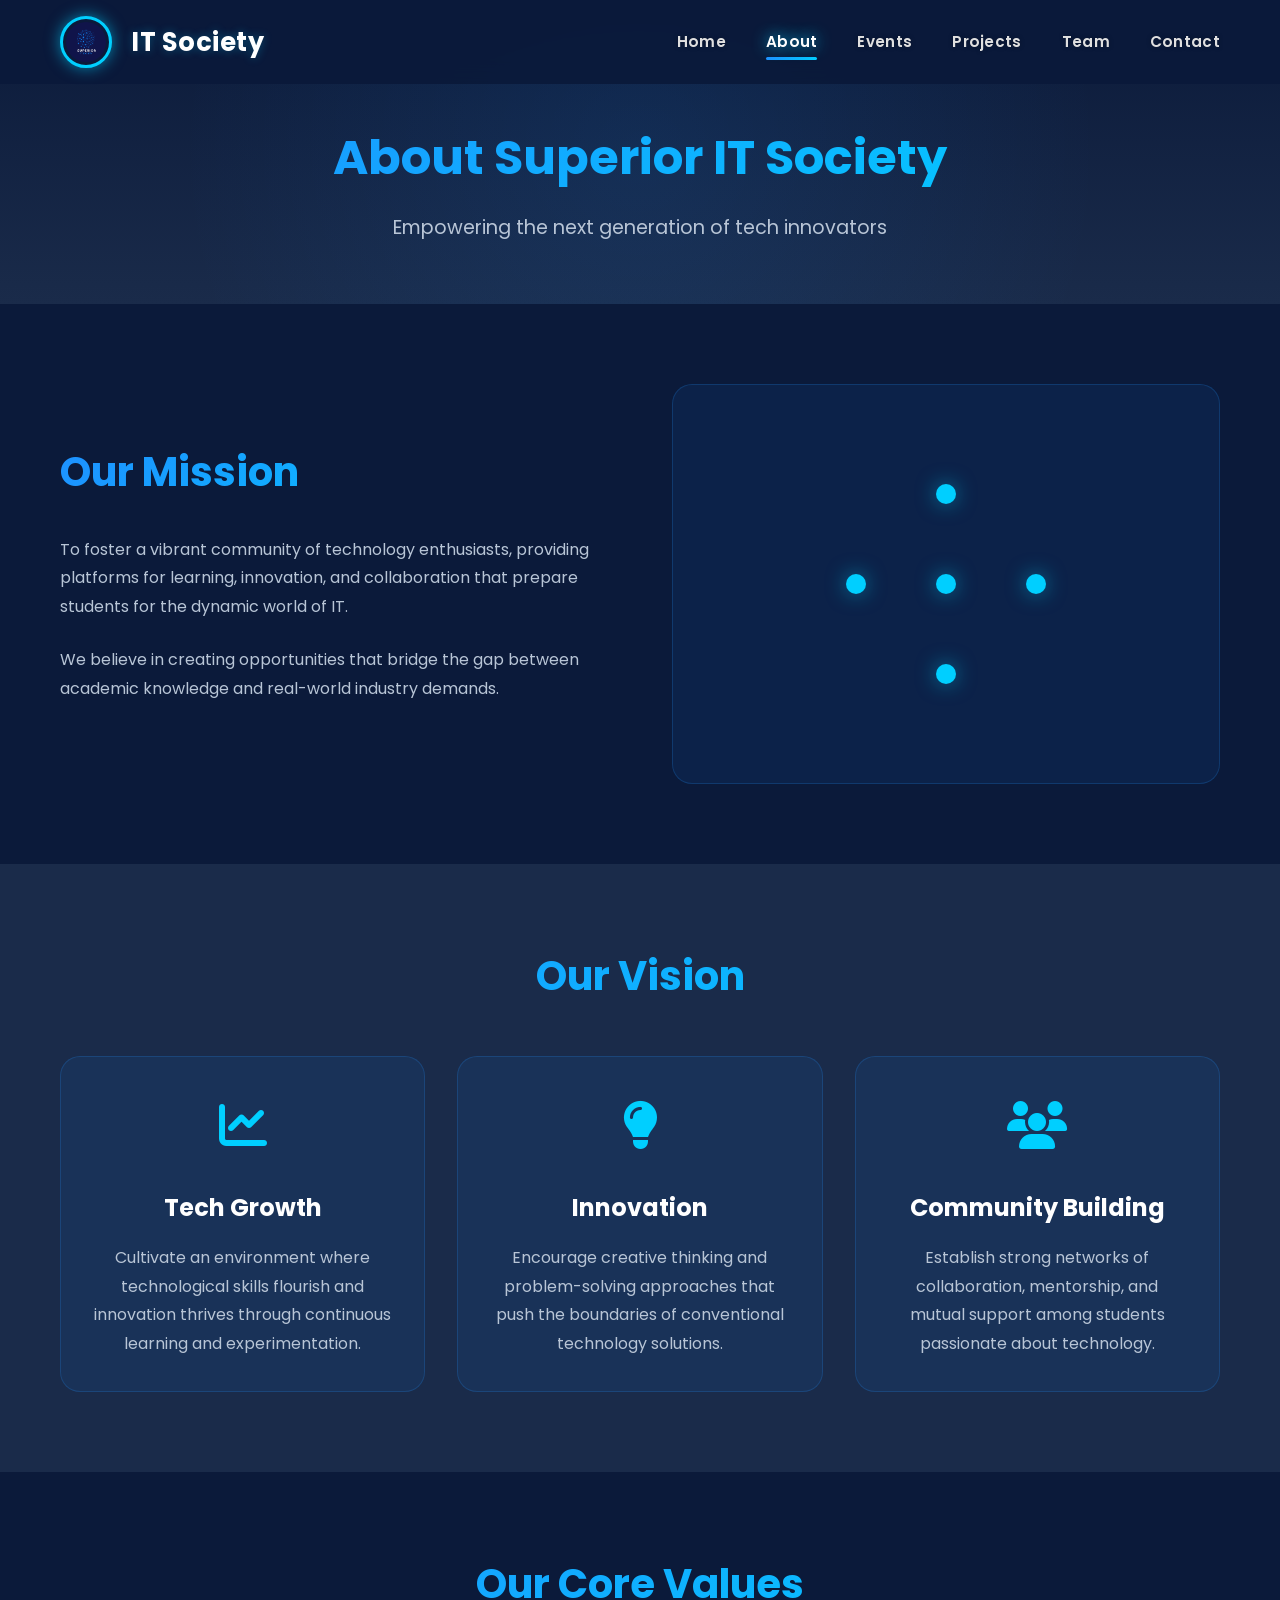
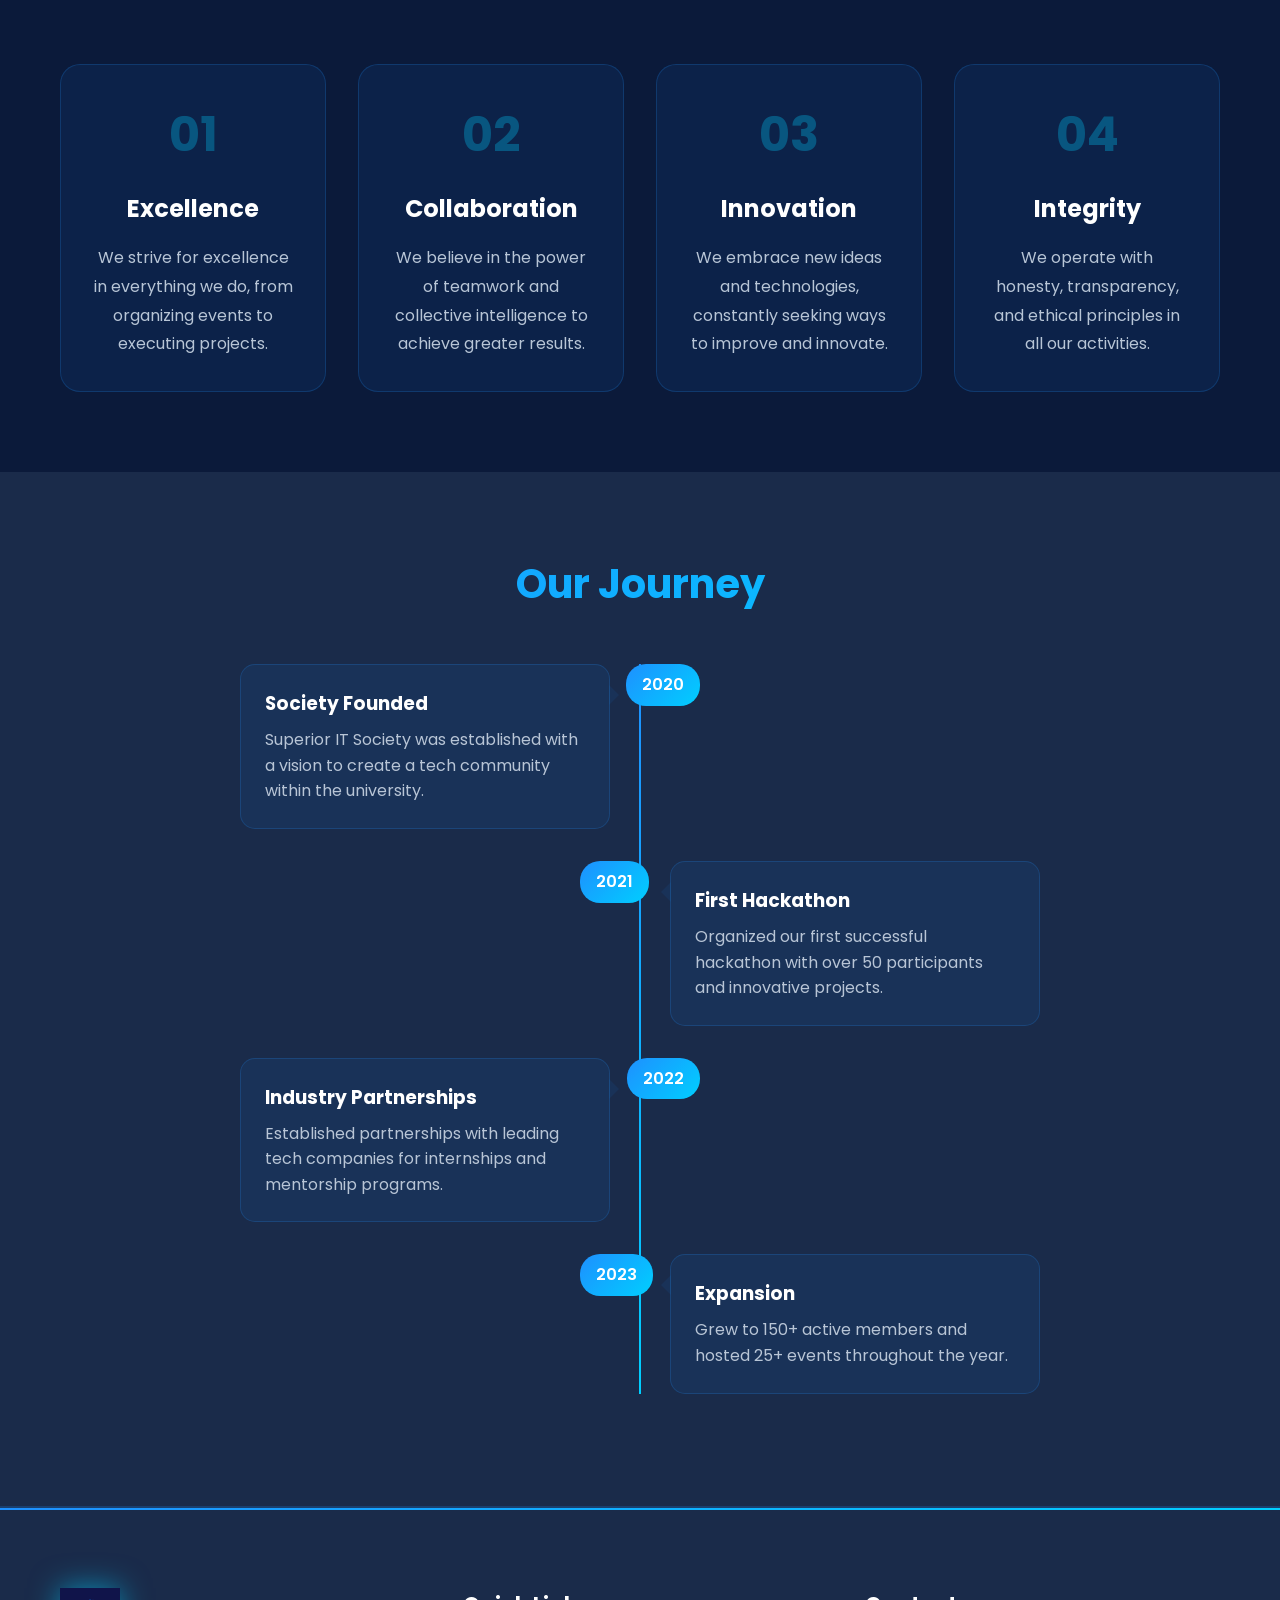
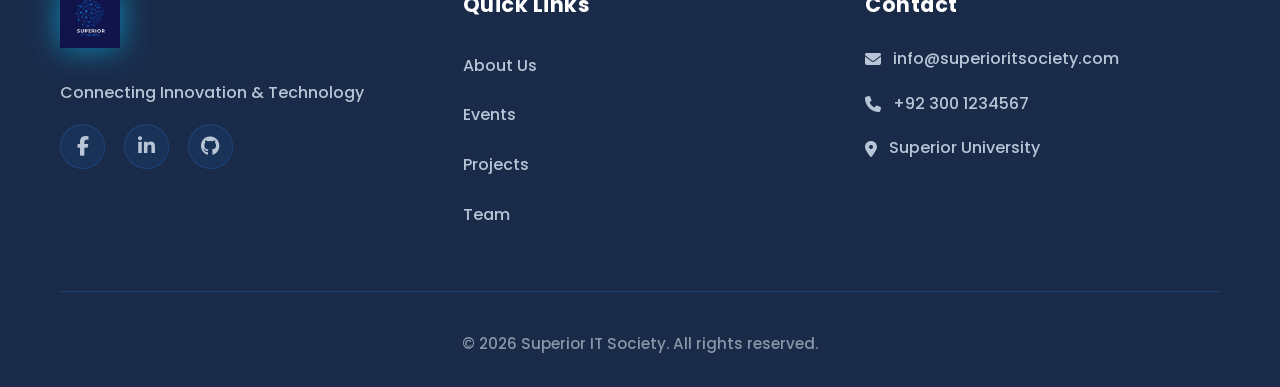
==== commit f2d37e86: "Made website mobile responsive" ====
--- a/about.html
+++ b/about.html
@@ -16,7 +16,7 @@
         <div class="nav-container">
             <a href="index.html" class="logo">
                 <img src="assets/images/superior_it_society_logo.png" alt="Superior IT Society">
-                <span class="logo-text">Superior IT Society</span>
+                <span class="logo-text">IT Society</span>
             </a>
             <ul class="nav-menu">
                 <li><a href="index.html" class="nav-link">Home</a></li>
